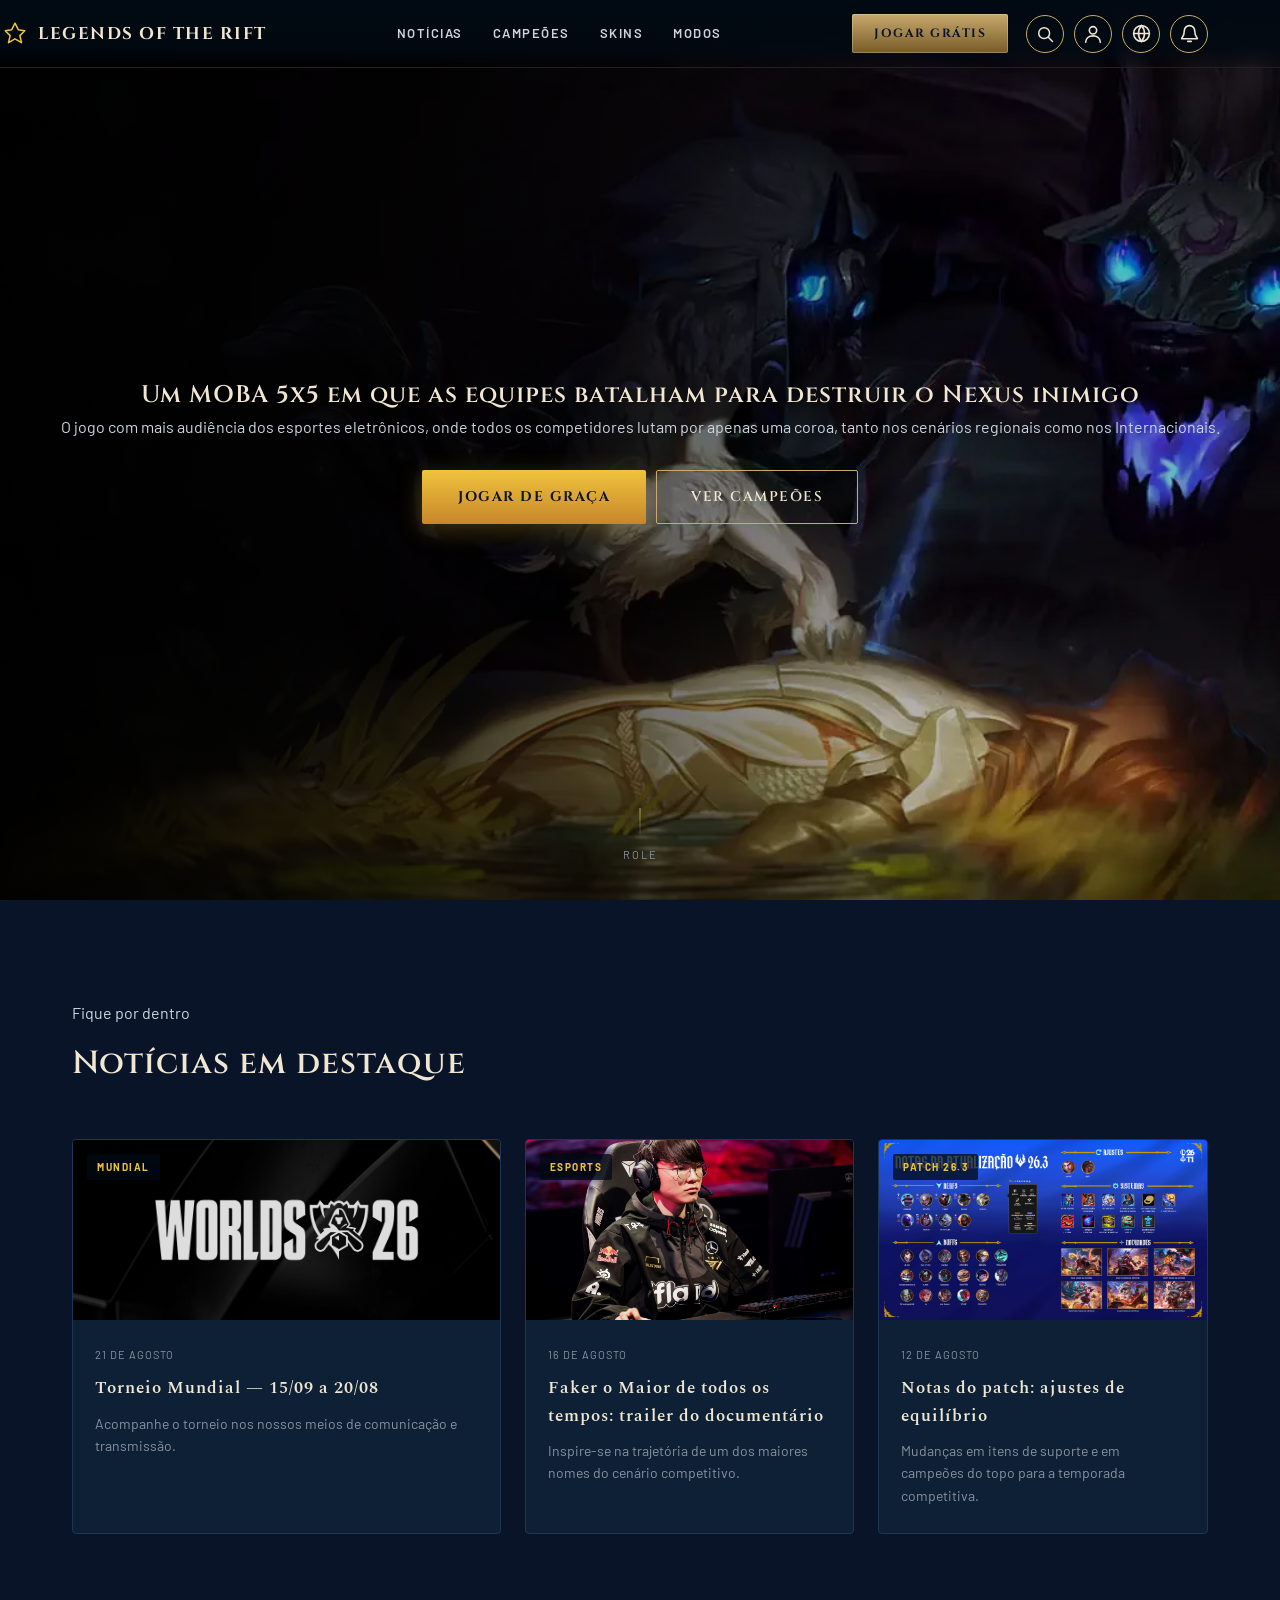
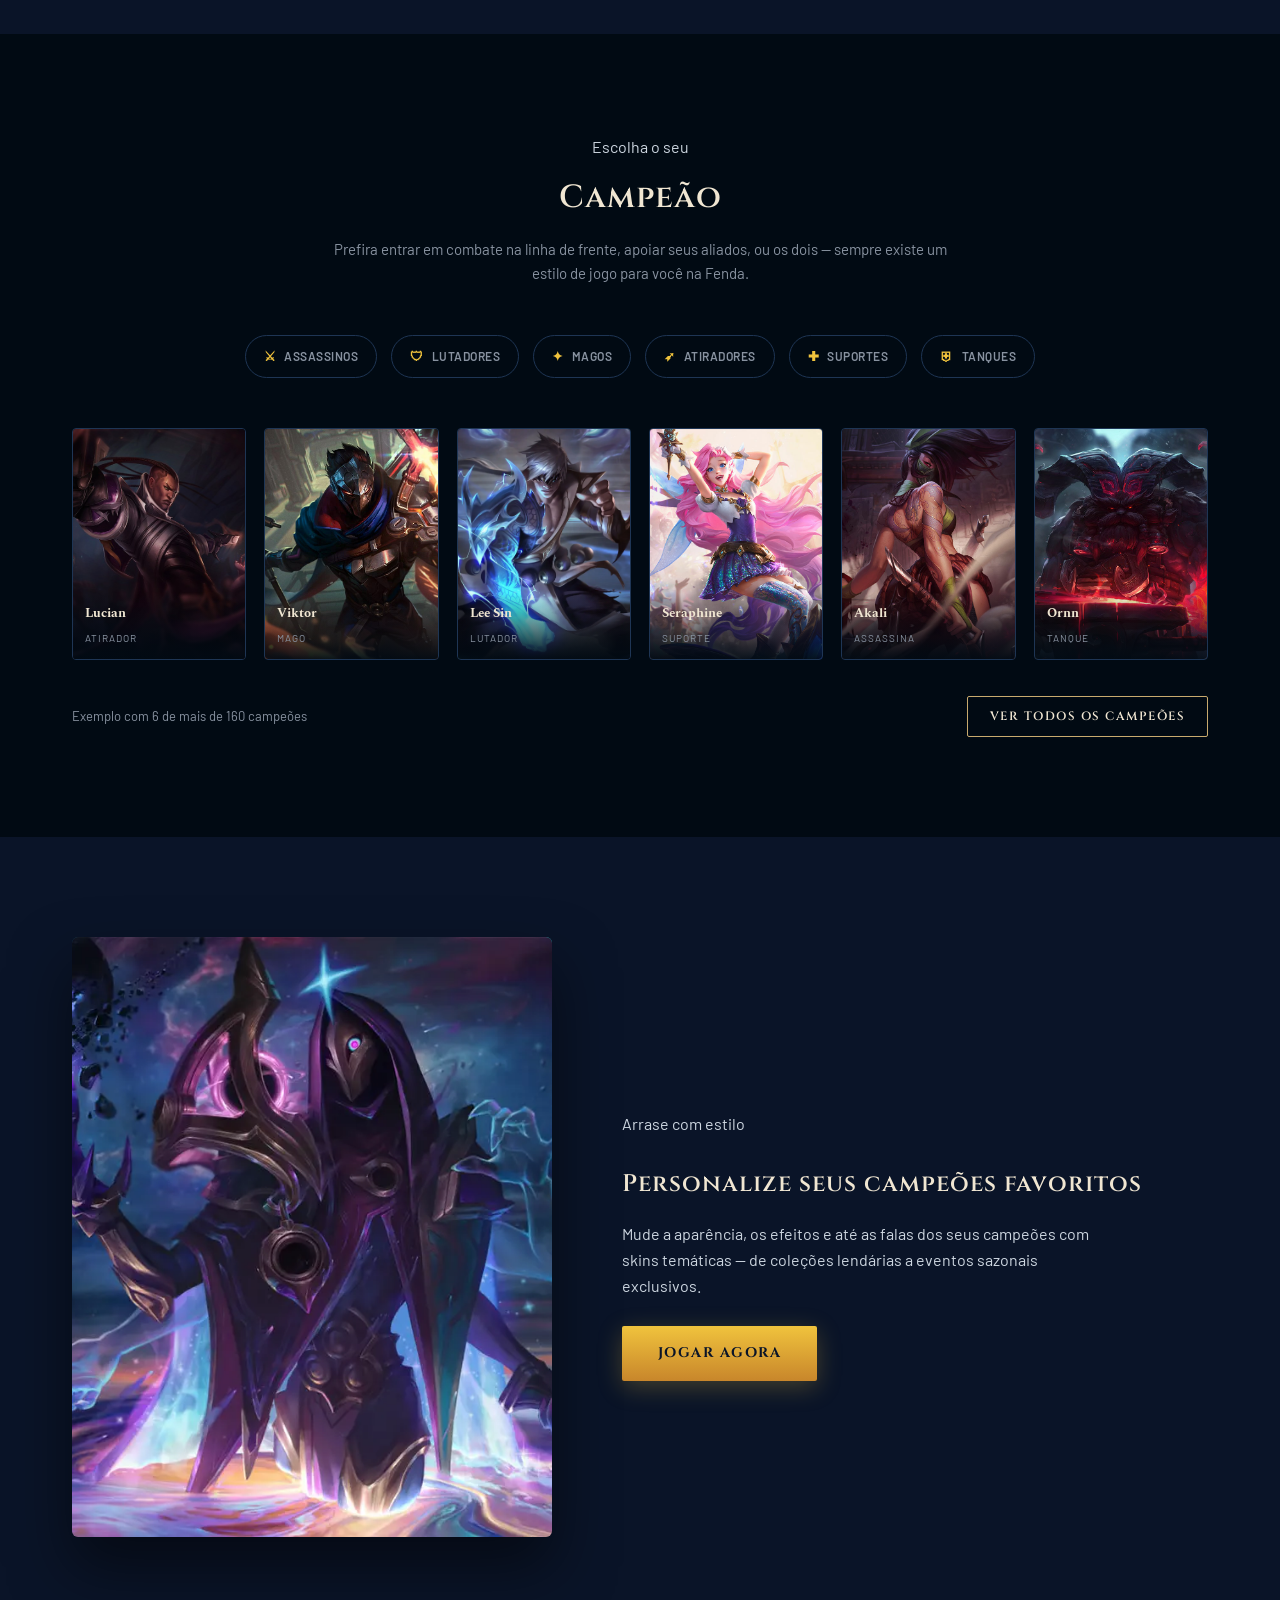
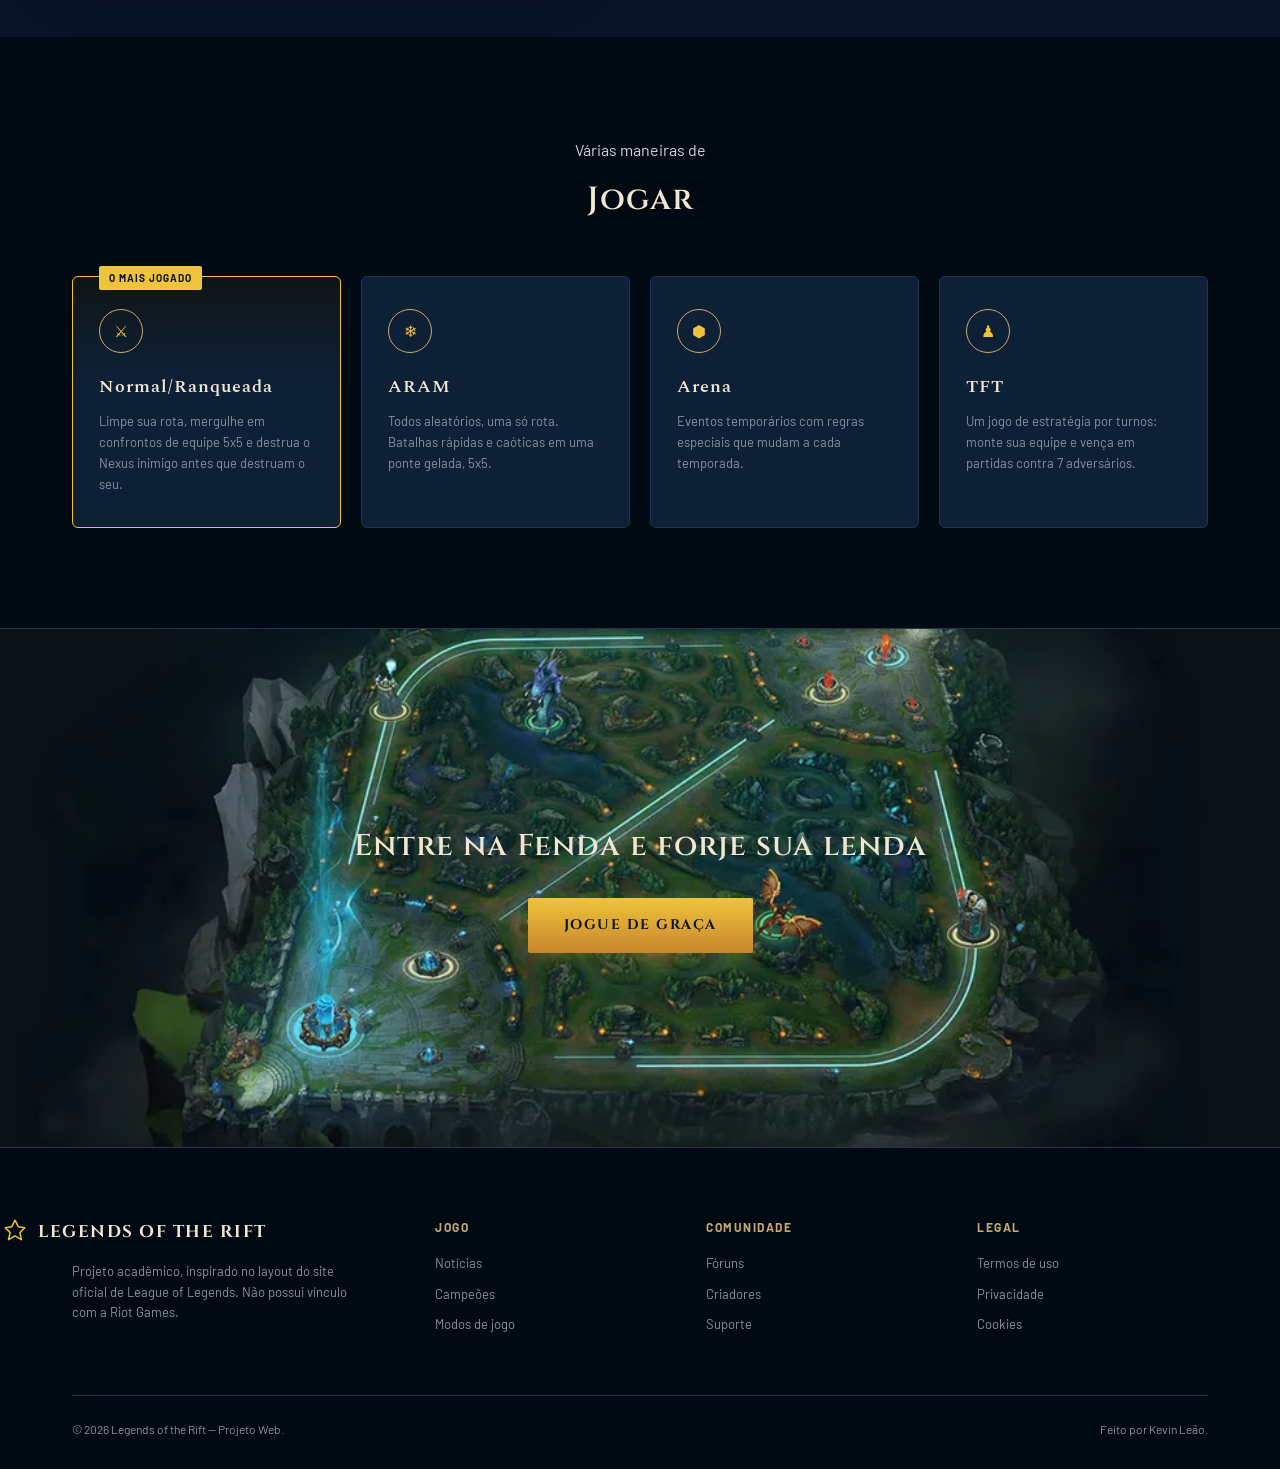
==== index.html @ b62c255e "Projeto Base da aplicação" ====
<!DOCTYPE html>
<html lang="pt-BR">
<head>
<meta charset="UTF-8">
<meta name="viewport" content="width=device-width, initial-scale=1.0">
<title>Legends of the Rift</title>
<link rel="preconnect" href="https://fonts.googleapis.com">
<link rel="preconnect" href="https://fonts.gstatic.com" crossorigin>
<link href="https://fonts.googleapis.com/css2?family=Cinzel:wght@500;600;700;800&family=Spectral:ital,wght@0,400;0,500;0,600;1,400&family=Barlow:wght@400;500;600;700&display=swap" rel="stylesheet">
<link rel="stylesheet" href="style.css">
</head>
<body>

<header class="nav">
  <div class="nav-inner">
    <a href="#" class="logo">
      <svg viewBox="0 0 24 24" fill="none"><path d="M12 2l3 6 6 1-4.5 4.5L18 20l-6-3.5L6 20l1.5-6.5L3 9l6-1z" stroke="#f0c33d" stroke-width="1.4" stroke-linejoin="round"/></svg>
      LEGENDS OF THE RIFT
    </a>
    <nav class="nav-links">
      <a href="#noticias">Notícias</a>
      <a href="#campeoes">Campeões</a>
      <a href="#skins">Skins</a>
      <a href="#modos">Modos</a>
    </nav>
<a href="#" class="nav-cta">Jogar grátis</a>

<a href="#" class="nav-icon" aria-label="Pesquisar">
  <svg viewBox="0 0 24 24" fill="none">
    <circle cx="11" cy="11" r="6.5"
      stroke="currentColor"
      stroke-width="1.8"/>
    <path d="M16 16L21 21"
      stroke="currentColor"
      stroke-width="1.8"
      stroke-linecap="round"/>
  </svg>
</a>

<a href="#" class="nav-user" aria-label="Perfil">
  <svg viewBox="0 0 24 24" fill="none">
    <circle cx="12" cy="8" r="4"
      stroke="currentColor"
      stroke-width="1.8"/>
    <path d="M4 21c0-4.4 3.6-7 8-7s8 2.6 8 7"
      stroke="currentColor"
      stroke-width="1.8"
      stroke-linecap="round"/>
  </svg>
</a>

<a href="#" class="nav-language" aria-label="Idioma">
  <svg viewBox="0 0 24 24" fill="none">
    <circle cx="12" cy="12" r="9"
      stroke="currentColor"
      stroke-width="1.8"/>
    <path d="M3 12h18"
      stroke="currentColor"
      stroke-width="1.8"
      stroke-linecap="round"/>
    <path d="M12 3c2.2 2.4 3.4 5.4 3.4 9s-1.2 6.6-3.4 9"
      stroke="currentColor"
      stroke-width="1.8"
      stroke-linecap="round"/>
    <path d="M12 3c-2.2 2.4-3.4 5.4-3.4 9s1.2 6.6 3.4 9"
      stroke="currentColor"
      stroke-width="1.8"
      stroke-linecap="round"/>
  </svg>
</a>

<a href="#" class="nav-notification" aria-label="Notificações">
  <svg viewBox="0 0 24 24" fill="none">
    <path d="M18 9a6 6 0 0 0-12 0c0 7-3 7-3 9h18c0-2-3-2-3-9Z"
      stroke="currentColor"
      stroke-width="1.8"
      stroke-linejoin="round"/>
    <path d="M10 21h4"
      stroke="currentColor"
      stroke-width="1.8"
      stroke-linecap="round"/>
  </svg>
</a>
<button class="nav-toggle" aria-label="Abrir menu">☰</button>
  </div>
</header>

<!-- HERO -->
<section class="hero">

  <img src="./images/Kindred.jpg" class="hero-background" alt="Kindred">

  <div class="hero-overlay"></div>

  <div class="hero-content">
    <h1>
      Um MOBA 5x5 em que as equipes batalham para destruir o
      <span>Nexus</span> inimigo
    </h1>

    <p class="hero-sub">
      O jogo com mais audiência dos esportes eletrônicos, onde todos os
      competidores lutam por apenas uma coroa, tanto nos cenários
      regionais como nos Internacionais.
    </p>

    <div class="hero-actions">
      <a href="#" class="btn-primary">Jogar de graça</a>
      <a href="#campeoes" class="btn-outline">Ver campeões</a>
    </div>
  </div>

  <div class="scroll-cue">
    <span></span>role
  </div>

</section>

<!-- NOTÍCIAS EM DESTAQUE -->
<section class="news" id="noticias">
  <div class="wrap">
    <div class="section-head">
      <p class="eyebrow">Fique por dentro</p>
      <h2>Notícias em destaque</h2>
    </div>
    <div class="news-grid">
      <article class="news-card news-card--main">
        <div class="news-thumb news-thumb--comunidade">
          <img src="./images/Worlds26.jpg" alt="Torneio Mundial">
          <span class="news-tag">Mundial</span></div>
        <div class="news-body">
          <time>21 de agosto</time>
          <h3>Torneio Mundial — 15/09 a 20/08</h3>
          <p>Acompanhe o torneio nos nossos meios de comunicação e transmissão.</p>
        </div>
      </article>
      <article class="news-card">
        <div class="news-thumb news-thumb--esports">
          <img src="./images/Faker.jpg" alt="Faker">
          <span class="news-tag">Esports</span></div>
        <div class="news-body">
          <time>16 de agosto</time>
          <h3>Faker o Maior de todos os tempos: trailer do documentário</h3>
          <p>Inspire-se na trajetória de um dos maiores nomes do cenário competitivo.</p>
        </div>
      </article>
      <article class="news-card">
        <div class="news-thumb news-thumb--patch">
          <img src="./images/Patch.png" alt="Atualização do Meta">
          <span class="news-tag">Patch 26.3</span></div>
        <div class="news-body">
          <time>12 de agosto</time>
          <h3>Notas do patch: ajustes de equilíbrio</h3>
          <p>Mudanças em itens de suporte e em campeões do topo para a temporada competitiva.</p>
        </div>
      </article>
    </div>
  </div>
</section>

<!-- ESCOLHA SEU CAMPEÃO -->
<section class="champs" id="campeoes">
  <div class="wrap">
    <div class="section-head section-head--center">
      <p class="eyebrow">Escolha o seu</p>
      <h2>Campeão</h2>
      <p class="section-sub">Prefira entrar em combate na linha de frente, apoiar seus aliados, ou os dois — sempre existe um estilo de jogo para você na Fenda.</p>
    </div>

    <div class="role-row">
      <div class="role-pill"><span class="role-icon">⚔</span>Assassinos</div>
      <div class="role-pill"><span class="role-icon">🛡</span>Lutadores</div>
      <div class="role-pill"><span class="role-icon">✦</span>Magos</div>
      <div class="role-pill"><span class="role-icon">➶</span>Atiradores</div>
      <div class="role-pill"><span class="role-icon">✚</span>Suportes</div>
      <div class="role-pill"><span class="role-icon">⛨</span>Tanques</div>
    </div>

    <div class="champ-grid">
      <div class="champ-card"><div class="champ-portrait"><img src="./images/Lucian.jpg" alt="Lucian"></div><div class="champ-label"><b>Lucian</b><span>Atirador</span></div></div>
      <div class="champ-card"><div class="champ-portrait"><img src="./images/Viktor.jpg" alt="Viktor"></div><div class="champ-label"><b>Viktor</b><span>Mago</span></div></div>
      <div class="champ-card"><div class="champ-portrait"><img src="./images/Lee_Sin.jpg" alt="Lee Sin"></div><div class="champ-label"><b>Lee Sin</b><span>Lutador</span></div></div>
      <div class="champ-card"><div class="champ-portrait"><img src="./images/Seraphine.jpg" alt="Seraphine"></div><div class="champ-label"><b>Seraphine</b><span>Suporte</span></div></div>
      <div class="champ-card"><div class="champ-portrait"><img src="./images/Akali.jpg" alt="Akali"></div><div class="champ-label"><b>Akali</b><span>Assassina</span></div></div>
      <div class="champ-card"><div class="champ-portrait"><img src="./images/Ornn.jpg" alt="Ornn"></div><div class="champ-label"><b>Ornn</b><span>Tanque</span></div></div>
    </div>

    <div class="champs-footer">
      <p>Exemplo com 6 de mais de 160 campeões</p>
      <a href="#" class="btn-outline btn-sm">Ver todos os campeões</a>
    </div>
  </div>
</section>

<!-- SKINS -->
<section class="skins" id="skins">
  <div class="wrap skins-inner">
    <div class="skins-art">
  <div class="skins-frame">
    <img src="./images/Jhin.jpg" alt="Skin de campeão">
  </div>
</div>
    <div class="skins-copy">
      <p class="eyebrow">Arrase com estilo</p>
      <h2>Personalize seus campeões favoritos</h2>
      <p>Mude a aparência, os efeitos e até as falas dos seus campeões com skins temáticas — de coleções lendárias a eventos sazonais exclusivos.</p>
      <a href="#" class="btn-primary">Jogar agora</a>
    </div>
  </div>
</section>

<!-- MODOS DE JOGO -->
<section class="modes" id="modos">
  <div class="wrap">
    <div class="section-head section-head--center">
      <p class="eyebrow">Várias maneiras de</p>
      <h2>Jogar</h2>
    </div>
    <div class="modes-grid">
      <div class="mode-card mode-card--featured">
        <span class="mode-tag">O mais jogado</span>
        <div class="mode-icon">⚔</div>
        <h3>Normal/Ranqueada</h3>
        <p>Limpe sua rota, mergulhe em confrontos de equipe 5x5 e destrua o Nexus inimigo antes que destruam o seu.</p>
      </div>
      <div class="mode-card">
        <div class="mode-icon">❄</div>
        <h3>ARAM</h3>
        <p>Todos aleatórios, uma só rota. Batalhas rápidas e caóticas em uma ponte gelada, 5x5.</p>
      </div>
      <div class="mode-card">
        <div class="mode-icon">⬢</div>
        <h3>Arena</h3>
        <p>Eventos temporários com regras especiais que mudam a cada temporada.</p>
      </div>
      <div class="mode-card">
        <div class="mode-icon">♟</div>
        <h3>TFT</h3>
        <p>Um jogo de estratégia por turnos: monte sua equipe e vença em partidas contra 7 adversários.</p>
      </div>
    </div>
  </div>
</section>

<!-- CTA FINAL -->
<section class="final-cta">
  <div class="wrap final-cta-inner">
    <h2>Entre na Fenda e forje sua lenda</h2>
    <a href="#" class="btn-primary">Jogue de graça</a>
  </div>
</section>

<footer>
  <div class="wrap">
    <div class="footer-grid">
      <div class="footer-brand">
        <a href="#" class="logo">
          <svg viewBox="0 0 24 24" fill="none"><path d="M12 2l3 6 6 1-4.5 4.5L18 20l-6-3.5L6 20l1.5-6.5L3 9l6-1z" stroke="#f0c33d" stroke-width="1.4" stroke-linejoin="round"/></svg>
          LEGENDS OF THE RIFT
        </a>
        <p>Projeto acadêmico, inspirado no layout do site oficial de League of Legends. Não possui vínculo com a Riot Games.</p>
      </div>
      <div class="footer-col">
        <h4>Jogo</h4>
        <a href="#noticias">Notícias</a>
        <a href="#campeoes">Campeões</a>
        <a href="#modos">Modos de jogo</a>
      </div>
      <div class="footer-col">
        <h4>Comunidade</h4>
        <a href="#">Fóruns</a>
        <a href="#">Criadores</a>
        <a href="#">Suporte</a>
      </div>
      <div class="footer-col">
        <h4>Legal</h4>
        <a href="#">Termos de uso</a>
        <a href="#">Privacidade</a>
        <a href="#">Cookies</a>
      </div>
    </div>
    <div class="footer-bottom">
      <span>© 2026 Legends of the Rift — Projeto Web.</span>
      <span>Feito por Kevin Leão.</span>
    </div>
  </div>
</footer>
</body>
</html>
---- style.css ----
:root{
  --bg-0:#010a13;
  --bg-1:#0a1428;
  --bg-2:#0a1c30;
  --panel:#0e2036;
  --line:#1e3554;
  --gold-1:#c8aa6e;
  --gold-2:#f0e6d2;
  --gold-bright:#f0c33d;
  --gold-dark:#785a28;
  --cyan:#0ac8b9;
  --text-main:#cdd6e0;
  --text-dim:#8892a0;
}

*{margin:0;padding:0;box-sizing:border-box;}
html{scroll-behavior:smooth;}
body{
  background:var(--bg-0);
  color:var(--text-main);
  font-family:'Barlow',sans-serif;
  line-height:1.6;
  overflow-x:hidden;
}
h1,h2,h3,.display{
  font-family:'Cinzel',serif;
  letter-spacing:1px;
  color:var(--gold-2);
  font-weight:600;
}
a{color:inherit;text-decoration:none;}
.wrap{max-width:1200px;margin:0 auto;padding:0 32px;}

/* ---------- NAVBAR ---------- */
header.nav{
  position:fixed;top:0;left:0;right:0;z-index:100;
  background:linear-gradient(180deg,rgba(1,10,19,.96) 0%,rgba(1,10,19,.85) 70%,transparent 100%);
  border-bottom:1px solid rgba(200,170,110,.15);
  backdrop-filter:blur(6px);
}
.nav-inner{
  max-width:1200px;margin:0 auto;padding:14px 32px;
  display:flex;align-items:center;
}
.logo{
  display:flex;align-items:center;gap:10px;
  font-family:'Cinzel',serif;font-size:17px;font-weight:700;
  color:var(--gold-2);letter-spacing:1.5px;margin-left:-70px;
}
.logo svg{width:26px;height:26px;flex-shrink:0;}
.nav-links{display:flex;gap:30px;align-items:center; margin-left: auto; margin-right: auto;}
.nav-links a{
  font-size:13px;text-transform:uppercase;letter-spacing:1.5px;font-weight:600;
  color:var(--text-main);position:relative;padding:6px 0;transition:color .25s;
}
.nav-links a::after{
  content:"";position:absolute;bottom:0;left:0;width:0;height:2px;background:var(--gold-bright);
  transition:width .25s;
}
.nav-links a:hover{color:var(--gold-2);}
.nav-links a:hover::after{width:100%;}
.nav-cta{
  background:linear-gradient(180deg,var(--gold-1),var(--gold-dark));
  color:#0a1428;font-family:'Cinzel',serif;font-weight:700;font-size:12px;
  letter-spacing:1.5px;text-transform:uppercase;padding:10px 22px;
  border-radius:2px;box-shadow:0 0 0 1px rgba(240,230,210,.3) inset;
}
.nav-toggle{display:none;background:none;border:none;color:var(--gold-2);font-size:22px;cursor:pointer;}

.nav-icon,
.nav-user{
  width:38px;
  height:38px;
  border:1px solid var(--gold-1);
  border-radius:50%;
  display:flex;
  align-items:center;
  justify-content:center;
  color:var(--gold-2);
  transition:all .25s;
}

.nav-icon{
  margin-left:18px;
}

.nav-icon svg{
  width:20px;
  height:20px;
}

.nav-user{
  margin-left:10px;
}

.nav-user svg{
  width:22px;
  height:22px;
}

.nav-icon:hover,
.nav-user:hover{
  color:var(--gold-bright);
  border-color:var(--gold-bright);
}
.nav-language{
  width:38px;
  height:38px;
  border:1px solid var(--gold-1);
  border-radius:50%;
  display:flex;
  align-items:center;
  justify-content:center;
  color:var(--gold-2);
  margin-left:10px;
  transition:all .25s;
}

.nav-language svg{
  width:21px;
  height:21px;
}

.nav-language:hover{
  color:var(--gold-bright);
  border-color:var(--gold-bright);
}

.nav-notification{
  width:38px;
  height:38px;
  border:1px solid var(--gold-1);
  border-radius:50%;
  display:flex;
  align-items:center;
  justify-content:center;
  color:var(--gold-2);
  margin-left:10px;
  transition:all .25s;
}

.nav-notification svg{
  width:21px;
  height:21px;
}

.nav-notification:hover{
  color:var(--gold-bright);
  border-color:var(--gold-bright);
}
/* ---------- HERO ---------- */
.hero {
    position: relative;
    min-height: 100vh;
    display: flex;
    align-items: center;
    overflow: hidden;
}

/* IMAGEM */
.hero-background {
    position: absolute;
    inset: 0;
    width: 100%;
    height: 100%;

    object-fit: cover;
    object-position: center;

    z-index: 0;
}

/* ESCURECE A IMAGEM PARA O TEXTO APARECER */
.hero-overlay {
    position: absolute;
    inset: 0;

    background: linear-gradient(
        90deg,
        rgba(0, 0, 0, 0.95) 0%,
        rgba(0, 0, 0, 0.75) 35%,
        rgba(0, 0, 0, 0.30) 70%,
        rgba(0, 0, 0, 0.20) 100%
    );

    z-index: 1;
}

/* TEXTO */
.hero-content {
    position: relative;
    z-index: 2;

    width: 100%;
    text-align: center;
}

.hero-actions {
    display: flex;
    justify-content: center;
    align-items: center;
    gap: 10px;
    margin-top: 30px;
}
/* ROLE */
.scroll-cue {
    position: relative;
    z-index: 2;
}

/* REMOVE O FUNDO ANTIGO */
.hero-bg {
    display: none !important;
}

.btn-primary{
  display:inline-block;
  background:linear-gradient(180deg,#f0c33d,#c8862b);
  color:#0a1428;font-family:'Cinzel',serif;font-weight:700;font-size:14px;
  letter-spacing:1.5px;text-transform:uppercase;padding:16px 36px;
  border-radius:2px;box-shadow:0 6px 24px rgba(240,195,61,.25);
  transition:transform .2s;
}
.btn-primary:hover{transform:translateY(-2px);}
.btn-outline{
  display:inline-block;
  border:1px solid var(--gold-1);color:var(--gold-2);
  font-family:'Cinzel',serif;font-weight:600;font-size:14px;letter-spacing:1.5px;
  text-transform:uppercase;padding:15px 34px;border-radius:2px;
  transition:background .2s;
}
.btn-outline:hover{background:rgba(200,170,110,.1);}
.btn-sm{padding:10px 22px;font-size:12px;}

.scroll-cue{
  position:absolute;bottom:36px;left:50%;transform:translateX(-50%);
  display:flex;flex-direction:column;align-items:center;gap:8px;
  color:var(--text-dim);font-size:11px;letter-spacing:2px;text-transform:uppercase;
  animation:bob 2.4s ease-in-out infinite;
}
.scroll-cue span{width:1px;height:30px;background:linear-gradient(var(--gold-1),transparent);}
@keyframes bob{0%,100%{transform:translate(-50%,0);}50%{transform:translate(-50%,8px);}}

/* ---------- SECTION SHELL ---------- */
section{position:relative;padding:100px 0;}
.section-head{max-width:640px;margin-bottom:50px;}
.section-head--center{max-width:640px;margin-left:auto;margin-right:auto;text-align:center;}
.section-head h2{font-size:32px;margin-top:12px;}
.section-sub{color:var(--text-dim);font-size:15px;margin-top:14px;}

/* ---------- NOTÍCIAS ---------- */
.news{background:var(--bg-1);}
.news-grid{display:grid;grid-template-columns:1.3fr 1fr 1fr;gap:24px;}
.news-card{
  background:var(--panel);border:1px solid var(--line);border-radius:4px;overflow:hidden;
  transition:border-color .25s, transform .25s;
}
.news-card:hover{border-color:var(--gold-1);transform:translateY(-4px);}
.news-thumb {
    height: 180px;
    position: relative; 
    overflow: hidden;
  }

.news-thumb img {
    width: 100%;
    height: 100%;
    object-fit: cover;
    display: block;
}
.news-thumb--comunidade{background:linear-gradient(135deg,#c8443a,#3a0f0f 60%,#0a1428);}
.news-thumb--esports{background:linear-gradient(135deg,#0ac8b9,#0a3d4a 60%,#0a1428);}
.news-thumb--patch{background:linear-gradient(135deg,#c89b3c,#4a3714 60%,#0a1428);}
.news-tag{
  position:absolute;top:14px;left:14px;background:rgba(1,10,19,.75);
  color:var(--gold-bright);font-size:10px;letter-spacing:1.5px;text-transform:uppercase;
  padding:5px 10px;border-radius:2px;font-weight:700;
}
.news-body{padding:20px 22px 26px;}
.news-body time{font-size:11px;color:var(--text-dim);letter-spacing:1px;text-transform:uppercase;}
.news-body h3{font-size:17px;margin:10px 0 10px;color:var(--gold-2);font-family:'Spectral',serif;font-weight:600;}
.news-body p{font-size:14px;color:var(--text-dim);}

/* ---------- CAMPEÕES ---------- */
.champs{background:var(--bg-0);}
.role-row{display:flex;justify-content:center;gap:14px;flex-wrap:wrap;margin-bottom:50px;}
.role-pill{
  display:flex;align-items:center;gap:8px;
  border:1px solid var(--line);padding:10px 18px;border-radius:30px;
  font-size:12px;font-weight:600;letter-spacing:.5px;text-transform:uppercase;
  color:var(--text-dim);transition:border-color .2s,color .2s;
}
.role-pill:hover{border-color:var(--gold-1);color:var(--gold-2);}
.role-icon{color:var(--gold-bright);font-size:13px;}

.champ-grid{display:grid;grid-template-columns:repeat(6,1fr);gap:18px;}
.champ-card{
  position:relative;aspect-ratio:3/4;border-radius:4px;overflow:hidden;
  border:1px solid var(--line);cursor:pointer;
  transition:transform .25s, border-color .25s;
}
.champ-portrait {
    position: absolute;
    inset: 0;

    overflow: hidden;
}

.champ-portrait img {
    width: 100%;
    height: 100%;
    object-fit: cover;
    object-position: center;

    display: block;

    transition: transform .4s ease;
}
.champ-card:nth-child(6n+1) .champ-portrait{background:radial-gradient(circle at 50% 30%, #c8443a, #2b0d0d);}
.champ-card:nth-child(6n+2) .champ-portrait{background:radial-gradient(circle at 50% 30%, #0ac8b9, #082e2a);}
.champ-card:nth-child(6n+3) .champ-portrait{background:radial-gradient(circle at 50% 30%, #c89b3c, #382a10);}
.champ-card:nth-child(6n+4) .champ-portrait{background:radial-gradient(circle at 50% 30%, #6c7ee1, #171d3d);}
.champ-card:nth-child(6n+5) .champ-portrait{background:radial-gradient(circle at 50% 30%, #8e4fc9, #2a123c);}
.champ-card:nth-child(6n+6) .champ-portrait{background:radial-gradient(circle at 50% 30%, #4fa93a, #142b0d);}
.champ-label{
  position:absolute;left:0;right:0;bottom:0;padding:10px 12px;
  background:linear-gradient(0deg, rgba(1,10,19,.95), transparent);
}
.champ-label b{display:block;font-size:13px;color:var(--gold-2);font-family:'Spectral',serif;}
.champ-label span{font-size:10px;color:var(--text-dim);text-transform:uppercase;letter-spacing:1px;}
.champs-footer{display:flex;justify-content:space-between;align-items:center;margin-top:36px;}
.champs-footer p{font-size:13px;color:var(--text-dim);}

/* ---------- SKINS ---------- */
.skins{background:var(--bg-1);}
.skins-inner{display:grid;grid-template-columns:.9fr 1.1fr;gap:70px;align-items:center;}
.skins-art{
  position:relative;aspect-ratio:4/5;border-radius:6px;overflow:hidden;
  background:conic-gradient(from 210deg at 50% 50%, #0a1428, #16324f, #0ac8b9 55%, #0a1428, #0a1428);
  box-shadow:0 30px 60px rgba(0,0,0,.5);
  display:flex;align-items:center;justify-content:center;
}
.skins-art::after{
  content:"";position:absolute;inset:0;
  background:radial-gradient(circle at 50% 35%, rgba(240,230,210,.18), transparent 45%);
}
.skins-frame {
    position: relative;
    z-index: 1;
    width: 100%;
    height: 100%;
}

.skins-frame img {
    width: 100%;
    height: 100%;
    object-fit: cover;
    display: block;
}
.skins-copy p{color:var(--text-main);font-size:16px;margin:18px 0 28px;max-width:480px;}

/* ---------- MODOS DE JOGO ---------- */
.modes{background:var(--bg-0);}
.modes-grid{display:grid;grid-template-columns:repeat(4,1fr);gap:20px;}
.mode-card{
  position:relative;
  padding:32px 26px;background:var(--panel);border:1px solid var(--line);border-radius:6px;
  transition:border-color .25s;
}
.mode-card:hover{border-color:var(--gold-1);}
.mode-card--featured{border-color:var(--gold-bright);background:linear-gradient(180deg, rgba(240,195,61,.06), var(--panel) 40%);}
.mode-tag{
  position:absolute;top:-11px;left:26px;background:var(--gold-bright);color:#0a1428;
  font-size:10px;font-weight:700;letter-spacing:1px;text-transform:uppercase;
  padding:4px 10px;border-radius:2px;
}
.mode-icon{
  width:44px;height:44px;border-radius:50%;border:1px solid var(--gold-1);
  display:flex;align-items:center;justify-content:center;margin-bottom:20px;color:var(--gold-bright);
  font-size:16px;
}
.mode-card h3{font-size:18px;margin-bottom:10px;font-family:'Spectral',serif;color:var(--gold-2);}
.mode-card p{font-size:13px;color:var(--text-dim);}

/* ---------- CTA FINAL ---------- */
.final-cta {
    min-height: 520px;

    background:
        radial-gradient(
            circle at 50% 0%,
            rgba(10, 200, 185, .12),
            transparent 60%
        ),
        url("./images/mapa.jpg") center center / 100% auto no-repeat,
        var(--bg-1);

    border-top: 1px solid var(--line);
    border-bottom: 1px solid var(--line);

    display: flex;
    align-items: center;
    justify-content: center;
}

.final-cta-inner {
    text-align: center;
    display: flex;
    flex-direction: column;
    align-items: center;
    gap: 28px;

    position: relative;
    z-index: 2;
}

.final-cta h2 {
    font-size: 30px;
}

/* ---------- FOOTER ---------- */
footer{background:var(--bg-0);padding:70px 0 30px;}
.footer-grid{display:grid;grid-template-columns:1.4fr repeat(3,1fr);gap:40px;margin-bottom:50px;}
.footer-brand .logo{margin-bottom:16px;}
.footer-brand p{font-size:13px;color:var(--text-dim);max-width:280px;}
.footer-col h4{
  font-size:12px;text-transform:uppercase;letter-spacing:1.5px;color:var(--gold-1);margin-bottom:16px;
}
.footer-col a{
  display:block;font-size:13px;color:var(--text-dim);margin-bottom:10px;transition:color .2s;
}
.footer-col a:hover{color:var(--gold-2);}
.footer-bottom{
  border-top:1px solid var(--line);padding-top:24px;
  display:flex;justify-content:space-between;flex-wrap:wrap;gap:12px;
  font-size:12px;color:var(--text-dim);
}

/* ---------- RESPONSIVE ---------- */
@media (max-width:1000px){
  .champ-grid{grid-template-columns:repeat(3,1fr);}
  .news-grid{grid-template-columns:1fr;}
  .skins-inner{grid-template-columns:1fr;}
  .modes-grid{grid-template-columns:1fr 1fr;}
  .footer-grid{grid-template-columns:1fr 1fr;}
}
@media (max-width:760px){
  .nav-links{display:none;}
  .nav-toggle{display:block;}
  .hero-content h1{font-size:34px;}
  .champ-grid{grid-template-columns:repeat(2,1fr);}
  .modes-grid{grid-template-columns:1fr;}
  .footer-grid{grid-template-columns:1fr 1fr;}
  .role-row{gap:8px;}
}
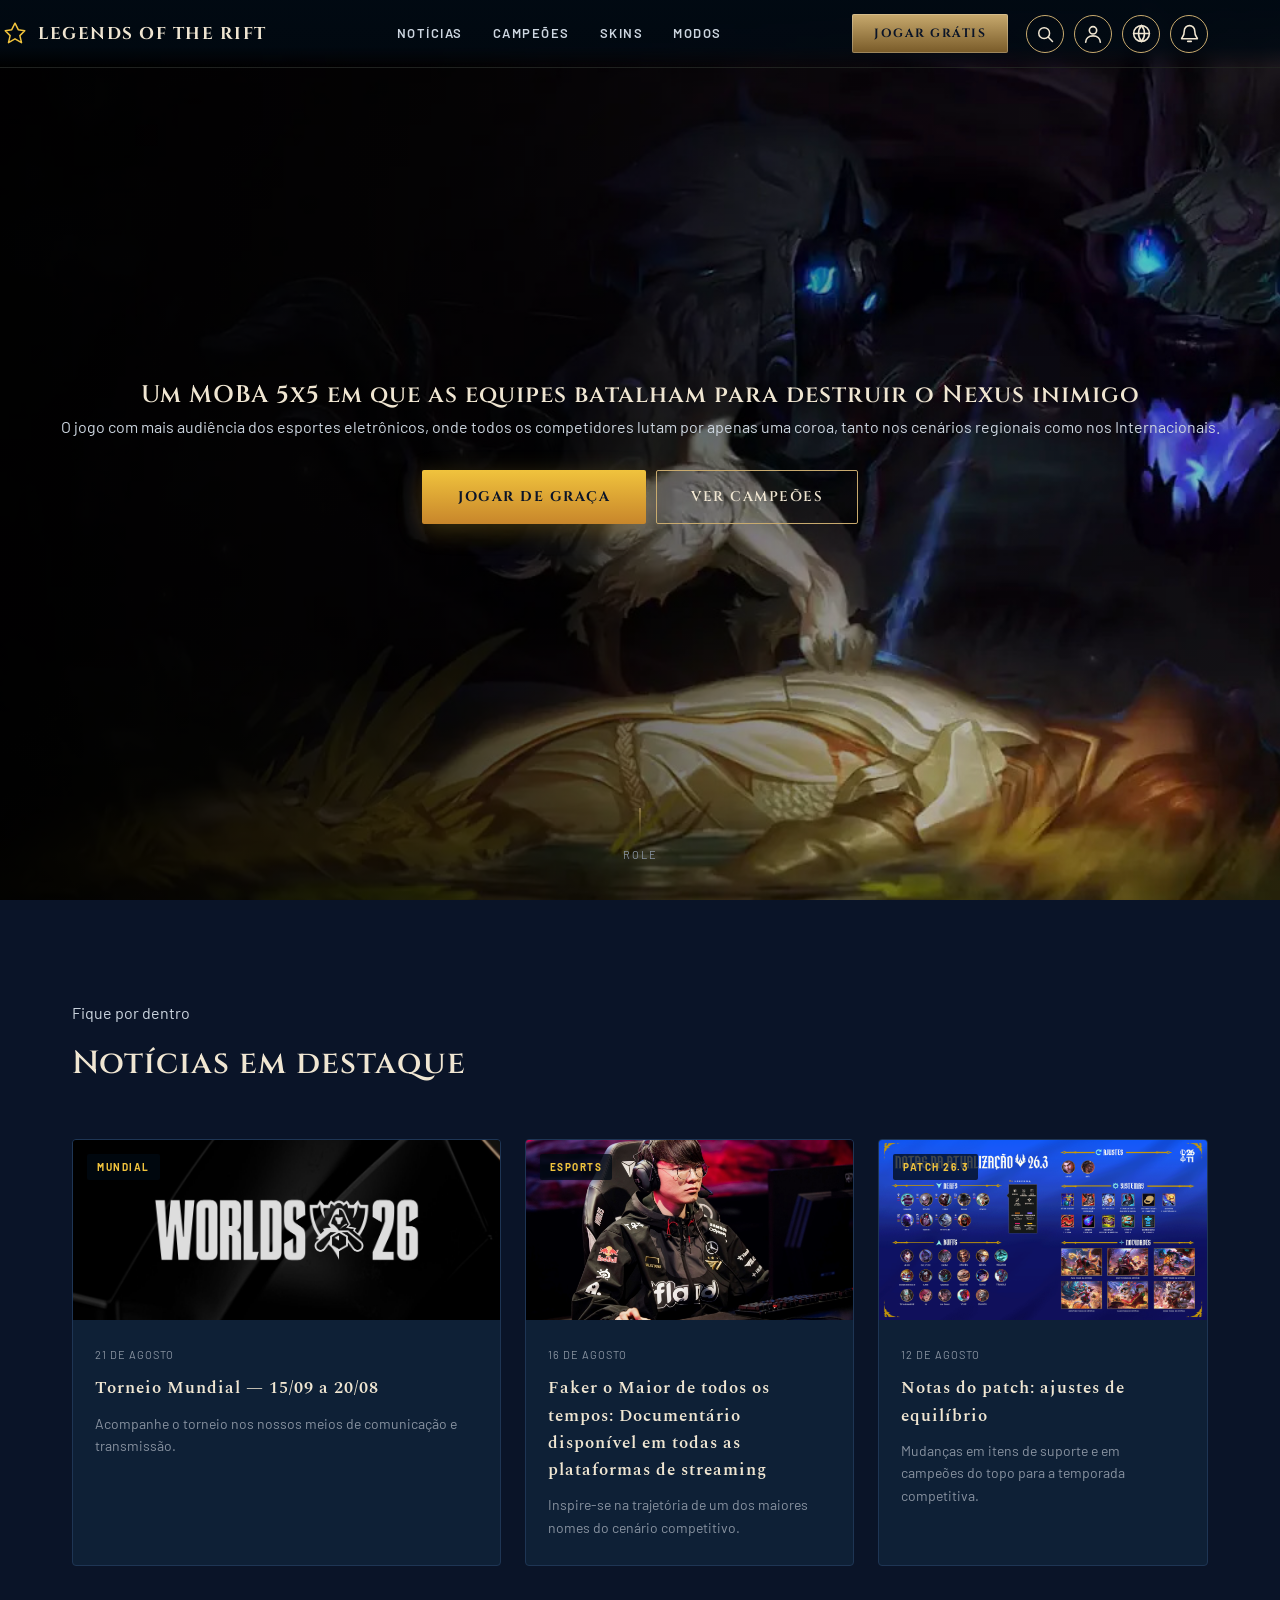
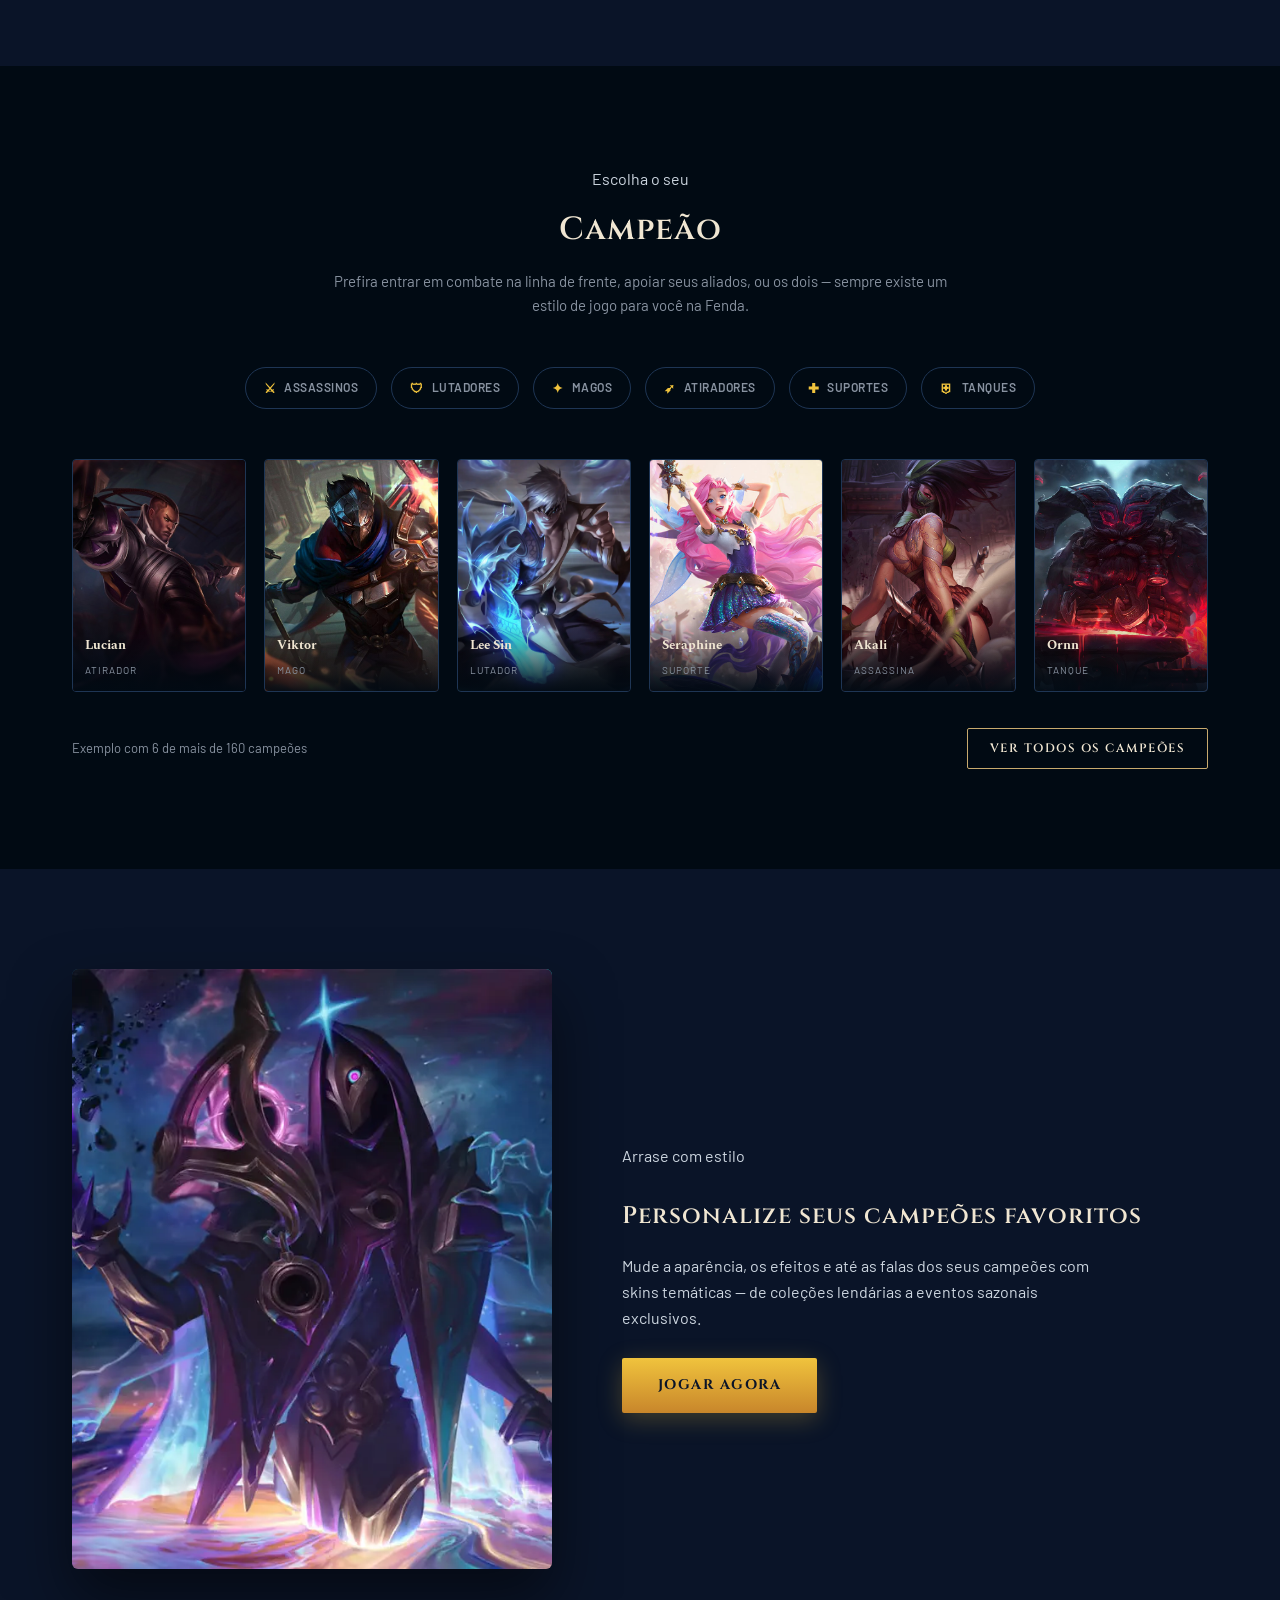
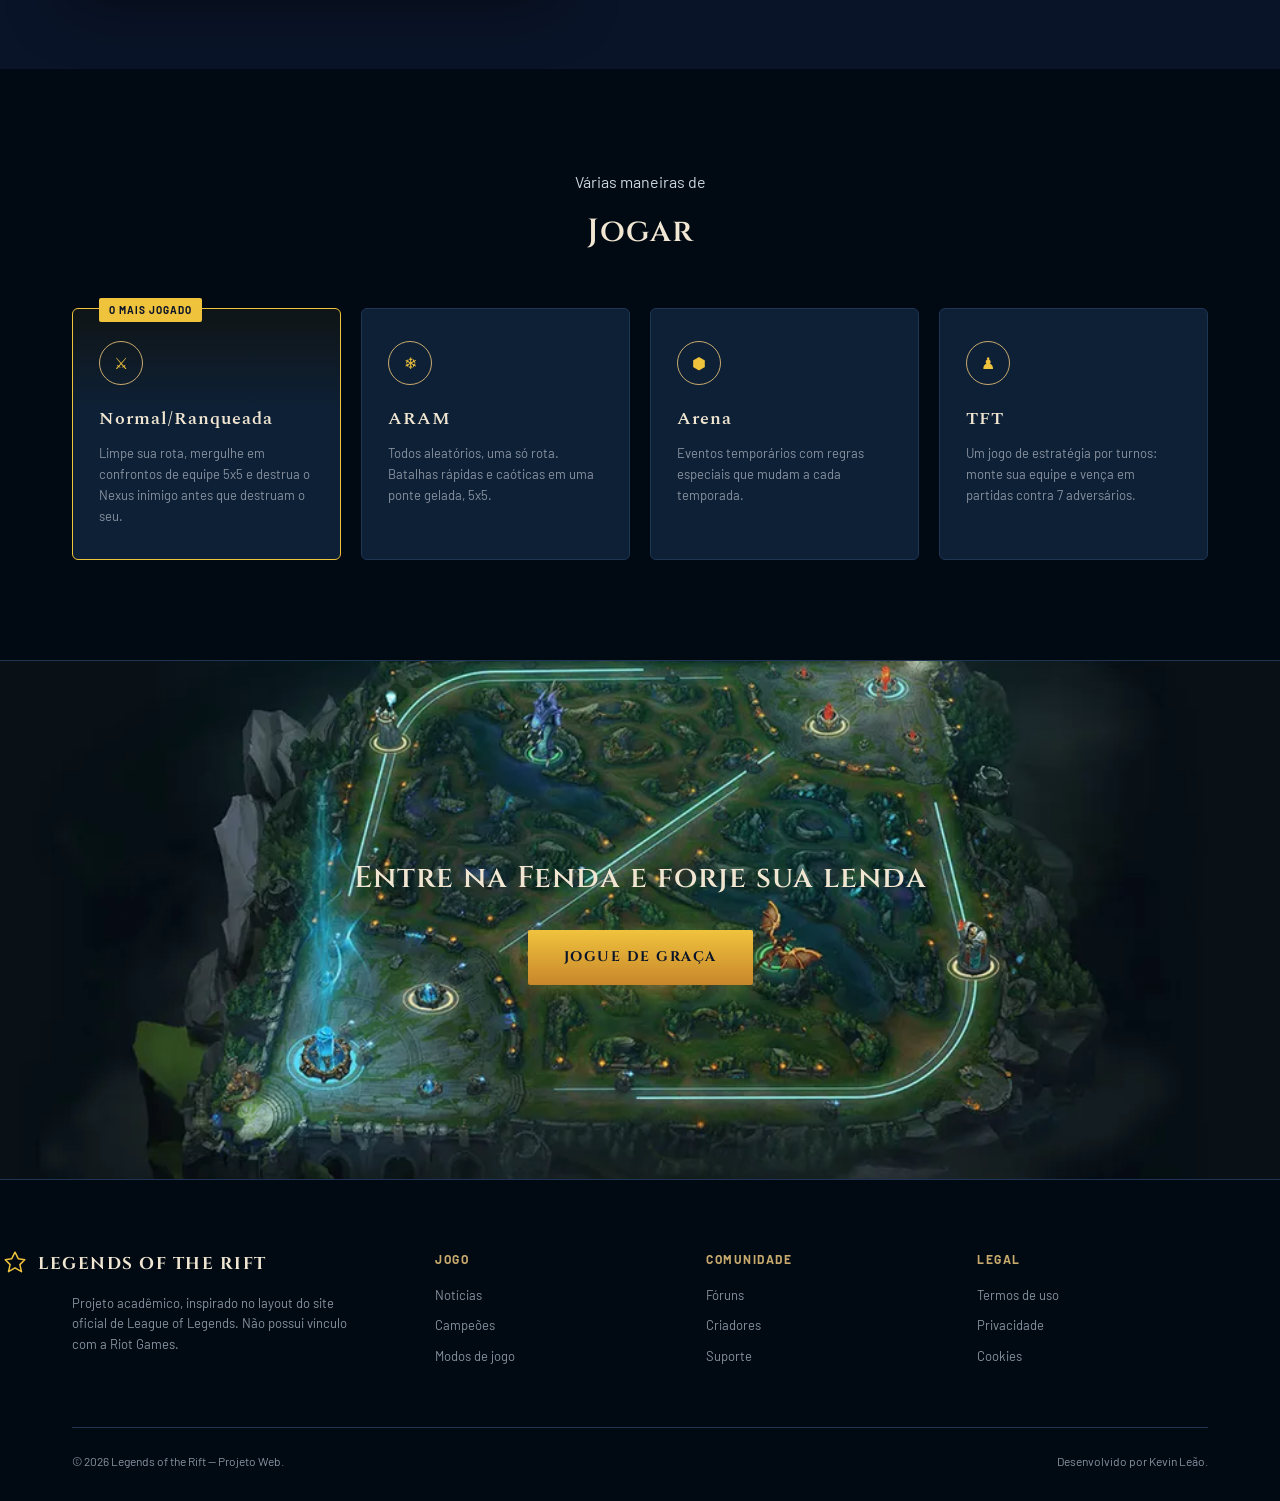
==== commit 89fa1572: "add modulo de perfil do usuário" ====
--- a/index.html
+++ b/index.html
@@ -7,7 +7,7 @@
 <link rel="preconnect" href="https://fonts.googleapis.com">
 <link rel="preconnect" href="https://fonts.gstatic.com" crossorigin>
 <link href="https://fonts.googleapis.com/css2?family=Cinzel:wght@500;600;700;800&family=Spectral:ital,wght@0,400;0,500;0,600;1,400&family=Barlow:wght@400;500;600;700&display=swap" rel="stylesheet">
-<link rel="stylesheet" href="style.css">
+<link rel="stylesheet" href="css/style.css">
 </head>
 <body>
 
@@ -37,7 +37,7 @@
   </svg>
 </a>
 
-<a href="#" class="nav-user" aria-label="Perfil">
+<a href="perfil/perfil.html" class="nav-user" aria-label="Perfil">
   <svg viewBox="0 0 24 24" fill="none">
     <circle cx="12" cy="8" r="4"
       stroke="currentColor"
@@ -88,7 +88,7 @@
 <!-- HERO -->
 <section class="hero">
 
-  <img src="./images/Kindred.jpg" class="hero-background" alt="Kindred">
+  <img src="images/Kindred.jpg" class="hero-background" alt="Kindred">
 
   <div class="hero-overlay"></div>
 
@@ -126,7 +126,7 @@
     <div class="news-grid">
       <article class="news-card news-card--main">
         <div class="news-thumb news-thumb--comunidade">
-          <img src="./images/Worlds26.jpg" alt="Torneio Mundial">
+          <img src="images/Worlds26.jpg" alt="Torneio Mundial">
           <span class="news-tag">Mundial</span></div>
         <div class="news-body">
           <time>21 de agosto</time>
@@ -136,17 +136,17 @@
       </article>
       <article class="news-card">
         <div class="news-thumb news-thumb--esports">
-          <img src="./images/Faker.jpg" alt="Faker">
+          <img src="images/Faker.jpg" alt="Faker">
           <span class="news-tag">Esports</span></div>
         <div class="news-body">
           <time>16 de agosto</time>
-          <h3>Faker o Maior de todos os tempos: trailer do documentário</h3>
+          <h3>Faker o Maior de todos os tempos: Documentário disponível em todas as plataformas de streaming</h3>
           <p>Inspire-se na trajetória de um dos maiores nomes do cenário competitivo.</p>
         </div>
       </article>
       <article class="news-card">
         <div class="news-thumb news-thumb--patch">
-          <img src="./images/Patch.png" alt="Atualização do Meta">
+          <img src="images/Patch.png" alt="Atualização do Meta">
           <span class="news-tag">Patch 26.3</span></div>
         <div class="news-body">
           <time>12 de agosto</time>
@@ -175,14 +175,14 @@
       <div class="role-pill"><span class="role-icon">✚</span>Suportes</div>
       <div class="role-pill"><span class="role-icon">⛨</span>Tanques</div>
     </div>
-
+      
     <div class="champ-grid">
-      <div class="champ-card"><div class="champ-portrait"><img src="./images/Lucian.jpg" alt="Lucian"></div><div class="champ-label"><b>Lucian</b><span>Atirador</span></div></div>
-      <div class="champ-card"><div class="champ-portrait"><img src="./images/Viktor.jpg" alt="Viktor"></div><div class="champ-label"><b>Viktor</b><span>Mago</span></div></div>
-      <div class="champ-card"><div class="champ-portrait"><img src="./images/Lee_Sin.jpg" alt="Lee Sin"></div><div class="champ-label"><b>Lee Sin</b><span>Lutador</span></div></div>
-      <div class="champ-card"><div class="champ-portrait"><img src="./images/Seraphine.jpg" alt="Seraphine"></div><div class="champ-label"><b>Seraphine</b><span>Suporte</span></div></div>
-      <div class="champ-card"><div class="champ-portrait"><img src="./images/Akali.jpg" alt="Akali"></div><div class="champ-label"><b>Akali</b><span>Assassina</span></div></div>
-      <div class="champ-card"><div class="champ-portrait"><img src="./images/Ornn.jpg" alt="Ornn"></div><div class="champ-label"><b>Ornn</b><span>Tanque</span></div></div>
+      <div class="champ-card"><div class="champ-portrait"><img src="images/Lucian.jpg" alt="Lucian"></div><div class="champ-label"><b>Lucian</b><span>Atirador</span></div></div>
+      <div class="champ-card"><div class="champ-portrait"><img src="images/Viktor.jpg" alt="Viktor"></div><div class="champ-label"><b>Viktor</b><span>Mago</span></div></div>
+      <div class="champ-card"><div class="champ-portrait"><img src="images/Lee_Sin.jpg" alt="Lee Sin"></div><div class="champ-label"><b>Lee Sin</b><span>Lutador</span></div></div>
+      <div class="champ-card"><div class="champ-portrait"><img src="images/Seraphine.jpg" alt="Seraphine"></div><div class="champ-label"><b>Seraphine</b><span>Suporte</span></div></div>
+      <div class="champ-card"><div class="champ-portrait"><img src="images/Akali.jpg" alt="Akali"></div><div class="champ-label"><b>Akali</b><span>Assassina</span></div></div>
+      <div class="champ-card"><div class="champ-portrait"><img src="images/Ornn.jpg" alt="Ornn"></div><div class="champ-label"><b>Ornn</b><span>Tanque</span></div></div>
     </div>
 
     <div class="champs-footer">
@@ -197,7 +197,7 @@
   <div class="wrap skins-inner">
     <div class="skins-art">
   <div class="skins-frame">
-    <img src="./images/Jhin.jpg" alt="Skin de campeão">
+    <img src="images/Jhin.jpg" alt="Skin de campeão">
   </div>
 </div>
     <div class="skins-copy">
@@ -281,9 +281,10 @@
     </div>
     <div class="footer-bottom">
       <span>© 2026 Legends of the Rift — Projeto Web.</span>
-      <span>Feito por Kevin Leão.</span>
+      <span>Desenvolvido por Kevin Leão.</span>
     </div>
   </div>
 </footer>
+<script src="js/script.js"></script>
 </body>
 </html>
--- a/css/style.css
+++ b/css/style.css
@@ -0,0 +1,456 @@
+:root{
+  --bg-0:#010a13;
+  --bg-1:#0a1428;
+  --bg-2:#0a1c30;
+  --panel:#0e2036;
+  --line:#1e3554;
+  --gold-1:#c8aa6e;
+  --gold-2:#f0e6d2;
+  --gold-bright:#f0c33d;
+  --gold-dark:#785a28;
+  --cyan:#0ac8b9;
+  --text-main:#cdd6e0;
+  --text-dim:#8892a0;
+}
+
+*{margin:0;padding:0;box-sizing:border-box;}
+html{scroll-behavior:smooth;}
+body{
+  background:var(--bg-0);
+  color:var(--text-main);
+  font-family:'Barlow',sans-serif;
+  line-height:1.6;
+  overflow-x:hidden;
+}
+h1,h2,h3,.display{
+  font-family:'Cinzel',serif;
+  letter-spacing:1px;
+  color:var(--gold-2);
+  font-weight:600;
+}
+a{color:inherit;text-decoration:none;}
+.wrap{max-width:1200px;margin:0 auto;padding:0 32px;}
+
+/* ---------- NAVBAR ---------- */
+header.nav{
+  position:fixed;top:0;left:0;right:0;z-index:100;
+  background:linear-gradient(180deg,rgba(1,10,19,.96) 0%,rgba(1,10,19,.85) 70%,transparent 100%);
+  border-bottom:1px solid rgba(200,170,110,.15);
+  backdrop-filter:blur(6px);
+}
+.nav-inner{
+  max-width:1200px;margin:0 auto;padding:14px 32px;
+  display:flex;align-items:center;
+}
+.logo{
+  display:flex;align-items:center;gap:10px;
+  font-family:'Cinzel',serif;font-size:17px;font-weight:700;
+  color:var(--gold-2);letter-spacing:1.5px;margin-left:-70px;
+}
+.logo svg{width:26px;height:26px;flex-shrink:0;}
+.nav-links{display:flex;gap:30px;align-items:center; margin-left: auto; margin-right: auto;}
+.nav-links a{
+  font-size:13px;text-transform:uppercase;letter-spacing:1.5px;font-weight:600;
+  color:var(--text-main);position:relative;padding:6px 0;transition:color .25s;
+}
+.nav-links a::after{
+  content:"";position:absolute;bottom:0;left:0;width:0;height:2px;background:var(--gold-bright);
+  transition:width .25s;
+}
+.nav-links a:hover{color:var(--gold-2);}
+.nav-links a:hover::after{width:100%;}
+.nav-cta{
+  background:linear-gradient(180deg,var(--gold-1),var(--gold-dark));
+  color:#0a1428;font-family:'Cinzel',serif;font-weight:700;font-size:12px;
+  letter-spacing:1.5px;text-transform:uppercase;padding:10px 22px;
+  border-radius:2px;box-shadow:0 0 0 1px rgba(240,230,210,.3) inset;
+}
+.nav-toggle{display:none;background:none;border:none;color:var(--gold-2);font-size:22px;cursor:pointer;}
+
+.nav-icon,
+.nav-user{
+  width:38px;
+  height:38px;
+  border:1px solid var(--gold-1);
+  border-radius:50%;
+  display:flex;
+  align-items:center;
+  justify-content:center;
+  color:var(--gold-2);
+  transition:all .25s;
+}
+
+.nav-icon{
+  margin-left:18px;
+}
+
+.nav-icon svg{
+  width:20px;
+  height:20px;
+}
+
+.nav-user{
+  margin-left:10px;
+}
+
+.nav-user svg{
+  width:22px;
+  height:22px;
+}
+
+.nav-icon:hover,
+.nav-user:hover{
+  color:var(--gold-bright);
+  border-color:var(--gold-bright);
+}
+.nav-language{
+  width:38px;
+  height:38px;
+  border:1px solid var(--gold-1);
+  border-radius:50%;
+  display:flex;
+  align-items:center;
+  justify-content:center;
+  color:var(--gold-2);
+  margin-left:10px;
+  transition:all .25s;
+}
+
+.nav-language svg{
+  width:21px;
+  height:21px;
+}
+
+.nav-language:hover{
+  color:var(--gold-bright);
+  border-color:var(--gold-bright);
+}
+
+.nav-notification{
+  width:38px;
+  height:38px;
+  border:1px solid var(--gold-1);
+  border-radius:50%;
+  display:flex;
+  align-items:center;
+  justify-content:center;
+  color:var(--gold-2);
+  margin-left:10px;
+  transition:all .25s;
+}
+
+.nav-notification svg{
+  width:21px;
+  height:21px;
+}
+
+.nav-notification:hover{
+  color:var(--gold-bright);
+  border-color:var(--gold-bright);
+}
+/* ---------- HERO ---------- */
+.hero {
+    position: relative;
+    min-height: 100vh;
+    display: flex;
+    align-items: center;
+    overflow: hidden;
+}
+
+/* IMAGEM */
+.hero-background {
+    position: absolute;
+    inset: 0;
+    width: 100%;
+    height: 100%;
+
+    object-fit: cover;
+    object-position: center;
+
+    z-index: 0;
+}
+
+/* ESCURECE A IMAGEM PARA O TEXTO APARECER */
+.hero-overlay {
+    position: absolute;
+    inset: 0;
+
+    background: linear-gradient(
+        90deg,
+        rgba(0, 0, 0, 0.95) 0%,
+        rgba(0, 0, 0, 0.75) 35%,
+        rgba(0, 0, 0, 0.30) 70%,
+        rgba(0, 0, 0, 0.20) 100%
+    );
+
+    z-index: 1;
+}
+
+/* TEXTO */
+.hero-content {
+    position: relative;
+    z-index: 2;
+
+    width: 100%;
+    text-align: center;
+}
+
+.hero-actions {
+    display: flex;
+    justify-content: center;
+    align-items: center;
+    gap: 10px;
+    margin-top: 30px;
+}
+/* ROLE */
+.scroll-cue {
+    position: relative;
+    z-index: 2;
+}
+
+/* REMOVE O FUNDO ANTIGO */
+.hero-bg {
+    display: none !important;
+}
+
+.btn-primary{
+  display:inline-block;
+  background:linear-gradient(180deg,#f0c33d,#c8862b);
+  color:#0a1428;font-family:'Cinzel',serif;font-weight:700;font-size:14px;
+  letter-spacing:1.5px;text-transform:uppercase;padding:16px 36px;
+  border-radius:2px;box-shadow:0 6px 24px rgba(240,195,61,.25);
+  transition:transform .2s;
+}
+.btn-primary:hover{transform:translateY(-2px);}
+.btn-outline{
+  display:inline-block;
+  border:1px solid var(--gold-1);color:var(--gold-2);
+  font-family:'Cinzel',serif;font-weight:600;font-size:14px;letter-spacing:1.5px;
+  text-transform:uppercase;padding:15px 34px;border-radius:2px;
+  transition:background .2s;
+}
+.btn-outline:hover{background:rgba(200,170,110,.1);}
+.btn-sm{padding:10px 22px;font-size:12px;}
+
+.scroll-cue{
+  position:absolute;bottom:36px;left:50%;transform:translateX(-50%);
+  display:flex;flex-direction:column;align-items:center;gap:8px;
+  color:var(--text-dim);font-size:11px;letter-spacing:2px;text-transform:uppercase;
+  animation:bob 2.4s ease-in-out infinite;
+}
+.scroll-cue span{width:1px;height:30px;background:linear-gradient(var(--gold-1),transparent);}
+@keyframes bob{0%,100%{transform:translate(-50%,0);}50%{transform:translate(-50%,8px);}}
+
+/* ---------- SECTION SHELL ---------- */
+section{position:relative;padding:100px 0;}
+.section-head{max-width:640px;margin-bottom:50px;}
+.section-head--center{max-width:640px;margin-left:auto;margin-right:auto;text-align:center;}
+.section-head h2{font-size:32px;margin-top:12px;}
+.section-sub{color:var(--text-dim);font-size:15px;margin-top:14px;}
+
+/* ---------- NOTÍCIAS ---------- */
+.news{background:var(--bg-1);}
+.news-grid{display:grid;grid-template-columns:1.3fr 1fr 1fr;gap:24px;}
+.news-card{
+  background:var(--panel);border:1px solid var(--line);border-radius:4px;overflow:hidden;
+  transition:border-color .25s, transform .25s;
+}
+.news-card:hover{border-color:var(--gold-1);transform:translateY(-4px);}
+.news-thumb {
+    height: 180px;
+    position: relative; 
+    overflow: hidden;
+  }
+
+.news-thumb img {
+    width: 100%;
+    height: 100%;
+    object-fit: cover;
+    display: block;
+}
+.news-thumb--comunidade{background:linear-gradient(135deg,#c8443a,#3a0f0f 60%,#0a1428);}
+.news-thumb--esports{background:linear-gradient(135deg,#0ac8b9,#0a3d4a 60%,#0a1428);}
+.news-thumb--patch{background:linear-gradient(135deg,#c89b3c,#4a3714 60%,#0a1428);}
+.news-tag{
+  position:absolute;top:14px;left:14px;background:rgba(1,10,19,.75);
+  color:var(--gold-bright);font-size:10px;letter-spacing:1.5px;text-transform:uppercase;
+  padding:5px 10px;border-radius:2px;font-weight:700;
+}
+.news-body{padding:20px 22px 26px;}
+.news-body time{font-size:11px;color:var(--text-dim);letter-spacing:1px;text-transform:uppercase;}
+.news-body h3{font-size:17px;margin:10px 0 10px;color:var(--gold-2);font-family:'Spectral',serif;font-weight:600;}
+.news-body p{font-size:14px;color:var(--text-dim);}
+
+/* ---------- CAMPEÕES ---------- */
+.champs{background:var(--bg-0);}
+.role-row{display:flex;justify-content:center;gap:14px;flex-wrap:wrap;margin-bottom:50px;}
+.role-pill{
+  display:flex;align-items:center;gap:8px;
+  border:1px solid var(--line);padding:10px 18px;border-radius:30px;
+  font-size:12px;font-weight:600;letter-spacing:.5px;text-transform:uppercase;
+  color:var(--text-dim);transition:border-color .2s,color .2s;
+}
+.role-pill:hover{border-color:var(--gold-1);color:var(--gold-2);}
+.role-icon{color:var(--gold-bright);font-size:13px;}
+
+.champ-grid{display:grid;grid-template-columns:repeat(6,1fr);gap:18px;}
+.champ-card{
+  position:relative;aspect-ratio:3/4;border-radius:4px;overflow:hidden;
+  border:1px solid var(--line);cursor:pointer;
+  transition:transform .25s, border-color .25s;
+}
+.champ-portrait {
+    position: absolute;
+    inset: 0;
+
+    overflow: hidden;
+}
+
+.champ-portrait img {
+    width: 100%;
+    height: 100%;
+    object-fit: cover;
+    object-position: center;
+
+    display: block;
+
+    transition: transform .4s ease;
+}
+.champ-card:nth-child(6n+1) .champ-portrait{background:radial-gradient(circle at 50% 30%, #c8443a, #2b0d0d);}
+.champ-card:nth-child(6n+2) .champ-portrait{background:radial-gradient(circle at 50% 30%, #0ac8b9, #082e2a);}
+.champ-card:nth-child(6n+3) .champ-portrait{background:radial-gradient(circle at 50% 30%, #c89b3c, #382a10);}
+.champ-card:nth-child(6n+4) .champ-portrait{background:radial-gradient(circle at 50% 30%, #6c7ee1, #171d3d);}
+.champ-card:nth-child(6n+5) .champ-portrait{background:radial-gradient(circle at 50% 30%, #8e4fc9, #2a123c);}
+.champ-card:nth-child(6n+6) .champ-portrait{background:radial-gradient(circle at 50% 30%, #4fa93a, #142b0d);}
+.champ-label{
+  position:absolute;left:0;right:0;bottom:0;padding:10px 12px;
+  background:linear-gradient(0deg, rgba(1,10,19,.95), transparent);
+}
+.champ-label b{display:block;font-size:13px;color:var(--gold-2);font-family:'Spectral',serif;}
+.champ-label span{font-size:10px;color:var(--text-dim);text-transform:uppercase;letter-spacing:1px;}
+.champs-footer{display:flex;justify-content:space-between;align-items:center;margin-top:36px;}
+.champs-footer p{font-size:13px;color:var(--text-dim);}
+
+/* ---------- SKINS ---------- */
+.skins{background:var(--bg-1);}
+.skins-inner{display:grid;grid-template-columns:.9fr 1.1fr;gap:70px;align-items:center;}
+.skins-art{
+  position:relative;aspect-ratio:4/5;border-radius:6px;overflow:hidden;
+  background:conic-gradient(from 210deg at 50% 50%, #0a1428, #16324f, #0ac8b9 55%, #0a1428, #0a1428);
+  box-shadow:0 30px 60px rgba(0,0,0,.5);
+  display:flex;align-items:center;justify-content:center;
+}
+.skins-art::after{
+  content:"";position:absolute;inset:0;
+  background:radial-gradient(circle at 50% 35%, rgba(240,230,210,.18), transparent 45%);
+}
+.skins-frame {
+    position: relative;
+    z-index: 1;
+    width: 100%;
+    height: 100%;
+}
+
+.skins-frame img {
+    width: 100%;
+    height: 100%;
+    object-fit: cover;
+    display: block;
+}
+.skins-copy p{color:var(--text-main);font-size:16px;margin:18px 0 28px;max-width:480px;}
+
+/* ---------- MODOS DE JOGO ---------- */
+.modes{background:var(--bg-0);}
+.modes-grid{display:grid;grid-template-columns:repeat(4,1fr);gap:20px;}
+.mode-card{
+  position:relative;
+  padding:32px 26px;background:var(--panel);border:1px solid var(--line);border-radius:6px;
+  transition:border-color .25s;
+}
+.mode-card:hover{border-color:var(--gold-1);}
+.mode-card--featured{border-color:var(--gold-bright);background:linear-gradient(180deg, rgba(240,195,61,.06), var(--panel) 40%);}
+.mode-tag{
+  position:absolute;top:-11px;left:26px;background:var(--gold-bright);color:#0a1428;
+  font-size:10px;font-weight:700;letter-spacing:1px;text-transform:uppercase;
+  padding:4px 10px;border-radius:2px;
+}
+.mode-icon{
+  width:44px;height:44px;border-radius:50%;border:1px solid var(--gold-1);
+  display:flex;align-items:center;justify-content:center;margin-bottom:20px;color:var(--gold-bright);
+  font-size:16px;
+}
+.mode-card h3{font-size:18px;margin-bottom:10px;font-family:'Spectral',serif;color:var(--gold-2);}
+.mode-card p{font-size:13px;color:var(--text-dim);}
+
+/* ---------- CTA FINAL ---------- */
+.final-cta {
+    min-height: 520px;
+
+    background:
+        radial-gradient(
+            circle at 50% 0%,
+            rgba(10, 200, 185, .12),
+            transparent 60%
+        ),
+        url("../images/mapa.jpg") center center / 100% auto no-repeat,
+        var(--bg-1);
+
+    border-top: 1px solid var(--line);
+    border-bottom: 1px solid var(--line);
+
+    display: flex;
+    align-items: center;
+    justify-content: center;
+}
+
+.final-cta-inner {
+    text-align: center;
+    display: flex;
+    flex-direction: column;
+    align-items: center;
+    gap: 28px;
+
+    position: relative;
+    z-index: 2;
+}
+
+.final-cta h2 {
+    font-size: 30px;
+}
+
+/* ---------- FOOTER ---------- */
+footer{background:var(--bg-0);padding:70px 0 30px;}
+.footer-grid{display:grid;grid-template-columns:1.4fr repeat(3,1fr);gap:40px;margin-bottom:50px;}
+.footer-brand .logo{margin-bottom:16px;}
+.footer-brand p{font-size:13px;color:var(--text-dim);max-width:280px;}
+.footer-col h4{
+  font-size:12px;text-transform:uppercase;letter-spacing:1.5px;color:var(--gold-1);margin-bottom:16px;
+}
+.footer-col a{
+  display:block;font-size:13px;color:var(--text-dim);margin-bottom:10px;transition:color .2s;
+}
+.footer-col a:hover{color:var(--gold-2);}
+.footer-bottom{
+  border-top:1px solid var(--line);padding-top:24px;
+  display:flex;justify-content:space-between;flex-wrap:wrap;gap:12px;
+  font-size:12px;color:var(--text-dim);
+}
+
+/* ---------- RESPONSIVE ---------- */
+@media (max-width:1000px){
+  .champ-grid{grid-template-columns:repeat(3,1fr);}
+  .news-grid{grid-template-columns:1fr;}
+  .skins-inner{grid-template-columns:1fr;}
+  .modes-grid{grid-template-columns:1fr 1fr;}
+  .footer-grid{grid-template-columns:1fr 1fr;}
+}
+@media (max-width:760px){
+  .nav-links{display:none;}
+  .nav-toggle{display:block;}
+  .hero-content h1{font-size:34px;}
+  .champ-grid{grid-template-columns:repeat(2,1fr);}
+  .modes-grid{grid-template-columns:1fr;}
+  .footer-grid{grid-template-columns:1fr 1fr;}
+  .role-row{gap:8px;}
+}
+
